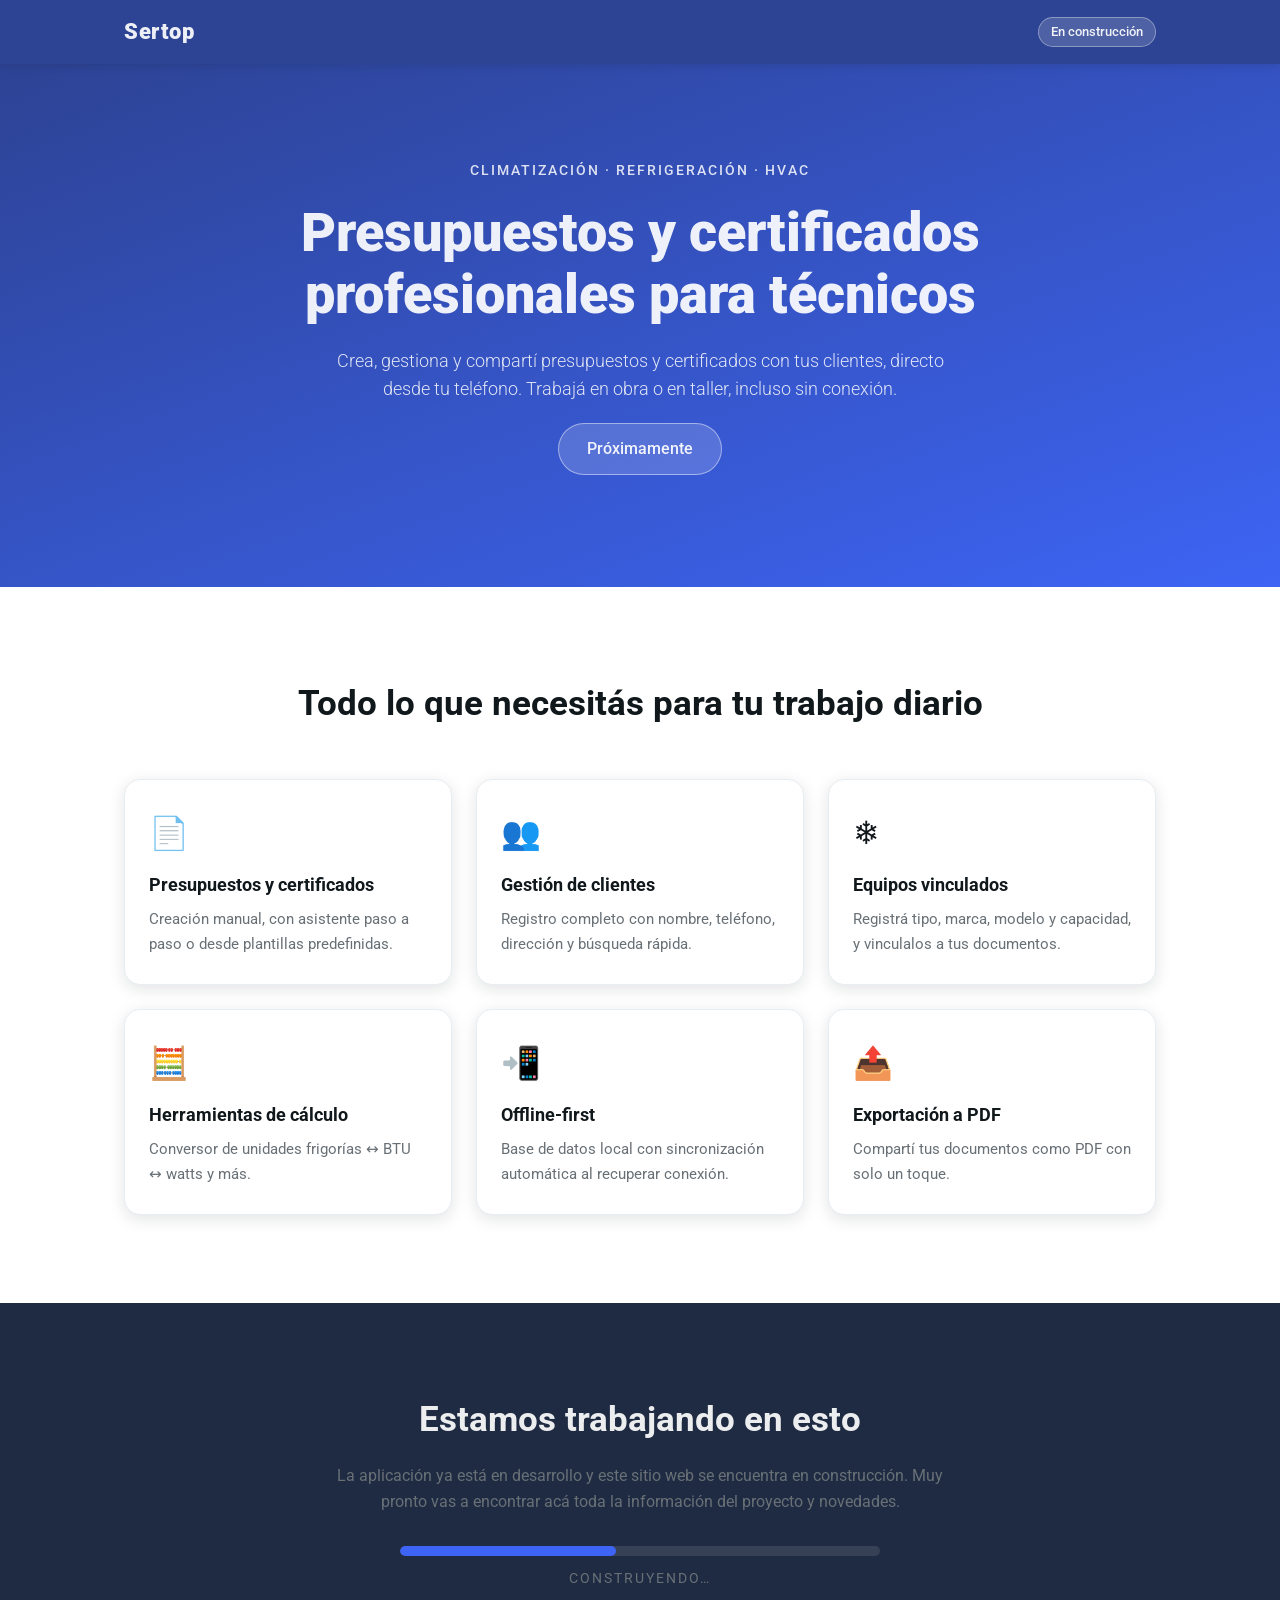
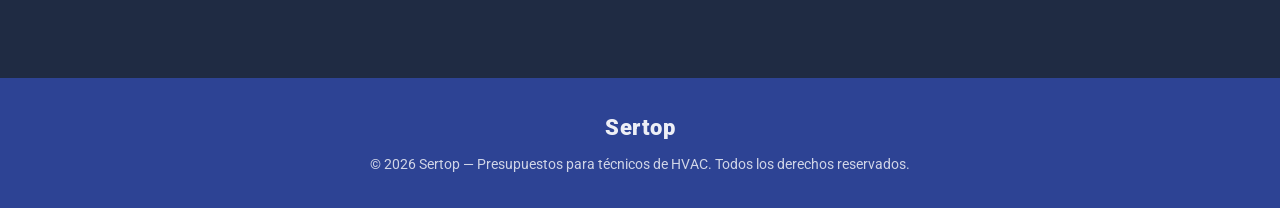
==== index.html @ 0bc3c99f "Initial commit" ====
<!DOCTYPE html>
<html lang="es">
<head>
  <meta charset="UTF-8" />
  <meta name="viewport" content="width=device-width, initial-scale=1.0" />
  <meta name="description" content="Sertop — Presupuestos y certificados para técnicos de climatización, refrigeración y HVAC. Sitio en construcción." />
  <title>Sertop — Sitio en construcción</title>
  <link rel="preconnect" href="https://fonts.googleapis.com" />
  <link rel="preconnect" href="https://fonts.gstatic.com" crossorigin />
  <link href="https://fonts.googleapis.com/css2?family=Roboto:wght@300;400;500;700;900&display=swap" rel="stylesheet" />
  <link rel="stylesheet" href="styles.css" />
</head>
<body>
  <header class="navbar">
    <div class="navbar-inner container">
      <span class="logo">Sertop</span>
      <span class="badge">En construcción</span>
    </div>
  </header>

  <main>
    <section class="hero">
      <div class="container hero-inner">
        <p class="eyebrow">Climatización · Refrigeración · HVAC</p>
        <h1 class="hero-title">Presupuestos y certificados profesionales para técnicos</h1>
        <p class="hero-subtitle">
          Crea, gestiona y compartí presupuestos y certificados con tus clientes, directo desde tu teléfono.
          Trabajá en obra o en taller, incluso sin conexión.
        </p>
        <div class="hero-cta">
          <span class="pill">Próximamente</span>
        </div>
      </div>
    </section>

    <section class="features">
      <div class="container">
        <h2 class="section-title">Todo lo que necesitás para tu trabajo diario</h2>
        <div class="features-grid">
          <article class="card">
            <div class="card-icon">📄</div>
            <h3>Presupuestos y certificados</h3>
            <p>Creación manual, con asistente paso a paso o desde plantillas predefinidas.</p>
          </article>
          <article class="card">
            <div class="card-icon">👥</div>
            <h3>Gestión de clientes</h3>
            <p>Registro completo con nombre, teléfono, dirección y búsqueda rápida.</p>
          </article>
          <article class="card">
            <div class="card-icon">❄️</div>
            <h3>Equipos vinculados</h3>
            <p>Registrá tipo, marca, modelo y capacidad, y vinculalos a tus documentos.</p>
          </article>
          <article class="card">
            <div class="card-icon">🧮</div>
            <h3>Herramientas de cálculo</h3>
            <p>Conversor de unidades frigorías ↔ BTU ↔ watts y más.</p>
          </article>
          <article class="card">
            <div class="card-icon">📲</div>
            <h3>Offline-first</h3>
            <p>Base de datos local con sincronización automática al recuperar conexión.</p>
          </article>
          <article class="card">
            <div class="card-icon">📤</div>
            <h3>Exportación a PDF</h3>
            <p>Compartí tus documentos como PDF con solo un toque.</p>
          </article>
        </div>
      </div>
    </section>

    <section class="under-construction">
      <div class="container">
        <h2>Estamos trabajando en esto</h2>
        <p>
          La aplicación ya está en desarrollo y este sitio web se encuentra en construcción.
          Muy pronto vas a encontrar acá toda la información del proyecto y novedades.
        </p>
        <div class="progress-bar"><span class="progress-fill"></span></div>
        <p class="progress-label">Construyendo…</p>
      </div>
    </section>
  </main>

  <footer class="footer">
    <div class="container footer-inner">
      <span class="logo">Sertop</span>
      <p>© <span id="year"></span> Sertop — Presupuestos para técnicos de HVAC. Todos los derechos reservados.</p>
    </div>
  </footer>

  <script>
    document.getElementById("year").textContent = new Date().getFullYear();
  </script>
</body>
</html>
---- styles.css ----
:root {
  --primary: #3D64F4;
  --background-primary: #2d4394ff;
  --text-primary: #ffffffea;
  --dark-bg: #1F2B43;
  --dark-text: #ECEDEE;
  --light-text: #11181C;
  --light-bg: #ffffff;
  --icon: #687076;
  --shadow: rgba(17, 24, 28, 0.12);
}

* {
  margin: 0;
  padding: 0;
  box-sizing: border-box;
}

body {
  font-family: "Roboto", system-ui, -apple-system, BlinkMacSystemFont, "Segoe UI", Helvetica, Arial, sans-serif;
  color: var(--light-text);
  background: var(--light-bg);
  line-height: 1.6;
  -webkit-font-smoothing: antialiased;
}

.container {
  width: 100%;
  max-width: 1080px;
  margin: 0 auto;
  padding: 0 24px;
}

.navbar {
  background: var(--background-primary);
  position: sticky;
  top: 0;
  z-index: 10;
  box-shadow: 0 2px 8px var(--shadow);
}

.navbar-inner {
  display: flex;
  align-items: center;
  justify-content: space-between;
  height: 64px;
}

.logo {
  font-weight: 900;
  font-size: 1.4rem;
  color: var(--text-primary);
  letter-spacing: 0.5px;
}

.badge {
  background: rgba(255, 255, 255, 0.16);
  color: var(--text-primary);
  border: 1px solid rgba(255, 255, 255, 0.35);
  padding: 4px 12px;
  border-radius: 999px;
  font-size: 0.8rem;
  font-weight: 500;
}

.hero {
  background: linear-gradient(160deg, var(--background-primary) 0%, var(--primary) 100%);
  color: var(--text-primary);
  padding: 96px 0 112px;
  text-align: center;
}

.hero-inner {
  display: flex;
  flex-direction: column;
  align-items: center;
  gap: 20px;
}

.eyebrow {
  text-transform: uppercase;
  letter-spacing: 2px;
  font-size: 0.85rem;
  font-weight: 500;
  opacity: 0.9;
}

.hero-title {
  font-size: clamp(2rem, 5vw, 3.4rem);
  font-weight: 900;
  line-height: 1.15;
  max-width: 760px;
}

.hero-subtitle {
  font-size: 1.1rem;
  font-weight: 300;
  max-width: 620px;
  opacity: 0.92;
}

.pill {
  display: inline-block;
  background: rgba(255, 255, 255, 0.16);
  border: 1px solid rgba(255, 255, 255, 0.45);
  border-radius: 999px;
  padding: 12px 28px;
  font-size: 1rem;
  font-weight: 500;
  cursor: default;
}

.features {
  padding: 88px 0;
}

.section-title {
  text-align: center;
  font-size: clamp(1.5rem, 3.5vw, 2.2rem);
  font-weight: 700;
  margin-bottom: 48px;
}

.features-grid {
  display: grid;
  grid-template-columns: repeat(auto-fit, minmax(280px, 1fr));
  gap: 24px;
}

.card {
  background: var(--light-bg);
  border: 1px solid #e8edf2;
  border-radius: 16px;
  padding: 28px 24px;
  box-shadow: 0 4px 16px var(--shadow);
  transition: transform 0.2s ease, box-shadow 0.2s ease;
}

.card:hover {
  transform: translateY(-4px);
  box-shadow: 0 10px 24px var(--shadow);
}

.card-icon {
  font-size: 2rem;
  margin-bottom: 12px;
}

.card h3 {
  font-size: 1.1rem;
  font-weight: 700;
  margin-bottom: 8px;
}

.card p {
  color: var(--icon);
  font-size: 0.95rem;
}

.under-construction {
  background: var(--dark-bg);
  color: var(--dark-text);
  padding: 88px 0;
  text-align: center;
}

.under-construction h2 {
  font-size: clamp(1.5rem, 3.5vw, 2.2rem);
  font-weight: 700;
  margin-bottom: 16px;
}

.under-construction p {
  max-width: 640px;
  margin: 0 auto;
  color: var(--icon);
}

.progress-bar {
  margin: 32px auto 12px;
  width: 100%;
  max-width: 480px;
  height: 10px;
  background: rgba(255, 255, 255, 0.1);
  border-radius: 999px;
  overflow: hidden;
}

.progress-fill {
  display: block;
  width: 45%;
  height: 100%;
  background: var(--primary);
  border-radius: 999px;
  animation: pulse 2s ease-in-out infinite;
}

@keyframes pulse {
  0%, 100% { width: 35%; }
  50% { width: 65%; }
}

.progress-label {
  font-size: 0.85rem;
  text-transform: uppercase;
  letter-spacing: 2px;
}

.footer {
  background: var(--background-primary);
  color: var(--text-primary);
  padding: 32px 0;
}

.footer-inner {
  display: flex;
  flex-direction: column;
  align-items: center;
  gap: 8px;
  text-align: center;
}

.footer p {
  font-size: 0.85rem;
  opacity: 0.85;
}

@media (max-width: 600px) {
  .hero {
    padding: 64px 0 80px;
  }

  .features,
  .under-construction {
    padding: 64px 0;
  }
}
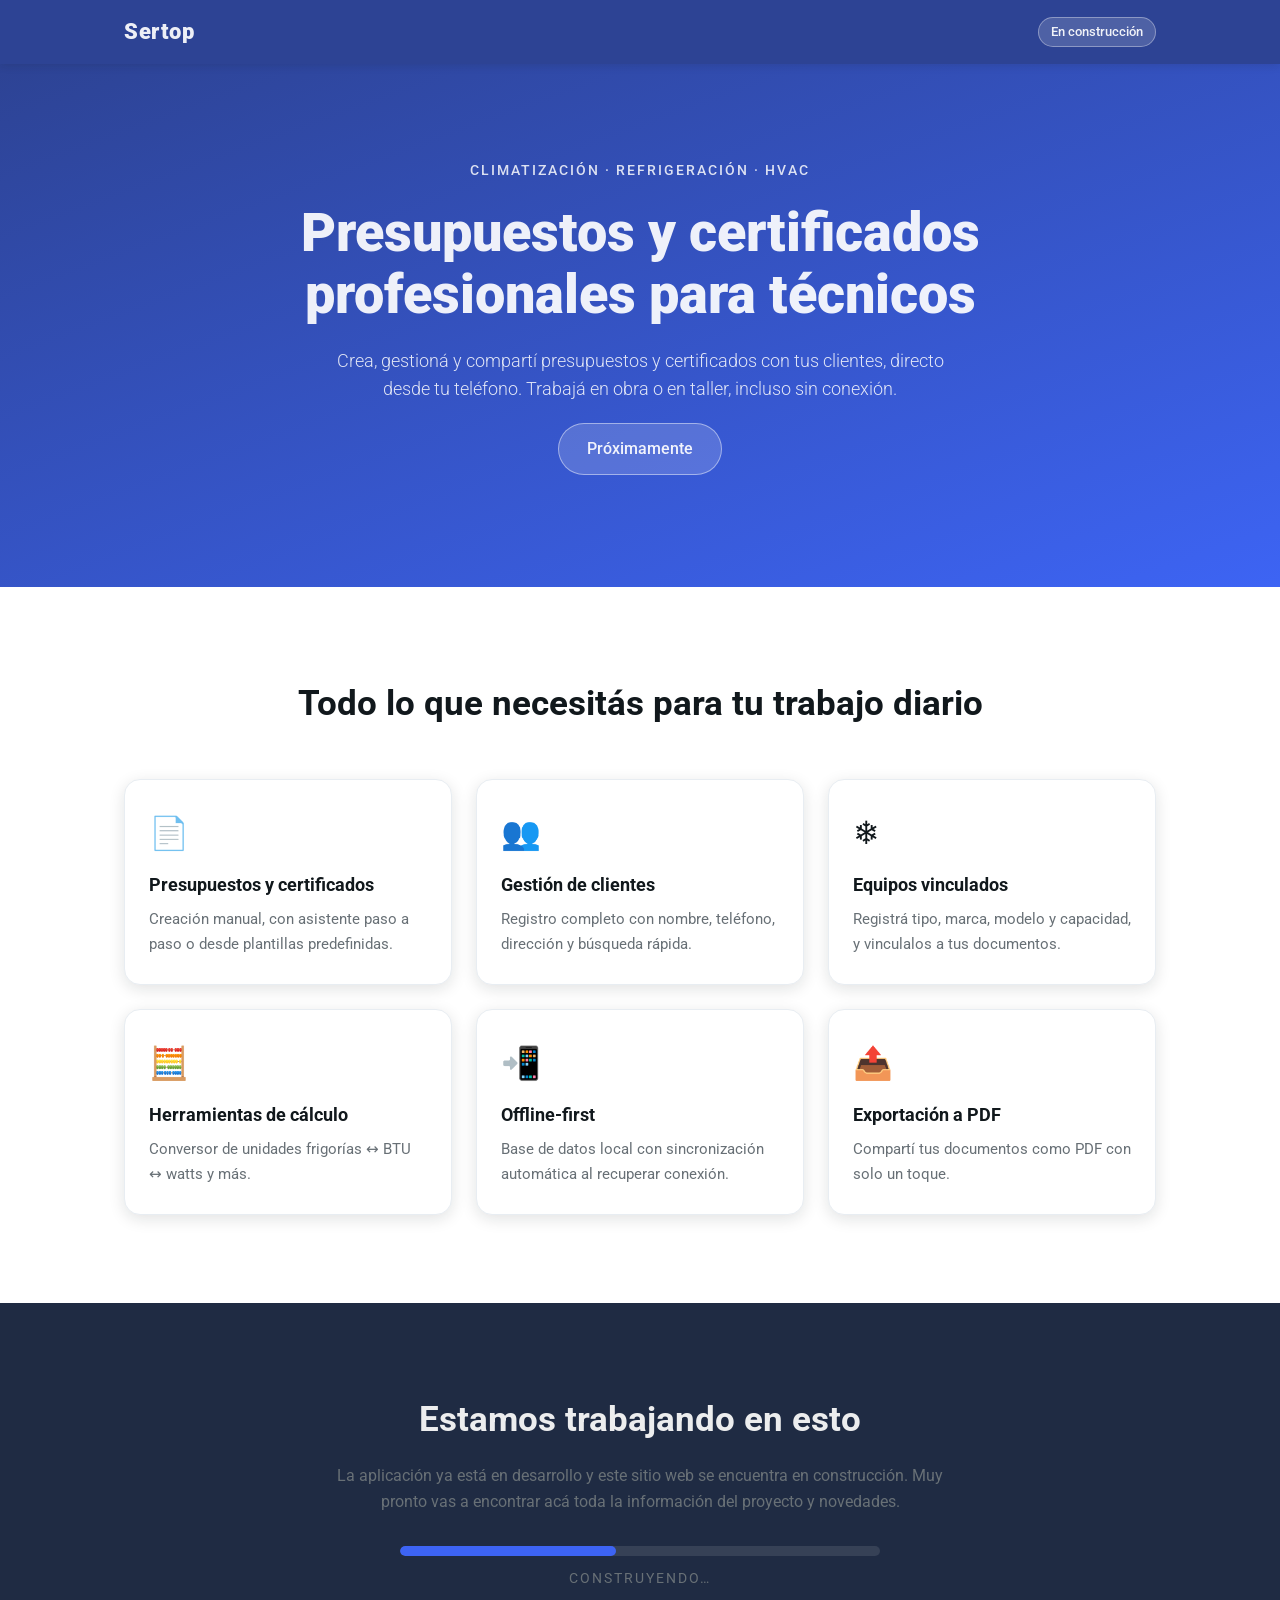
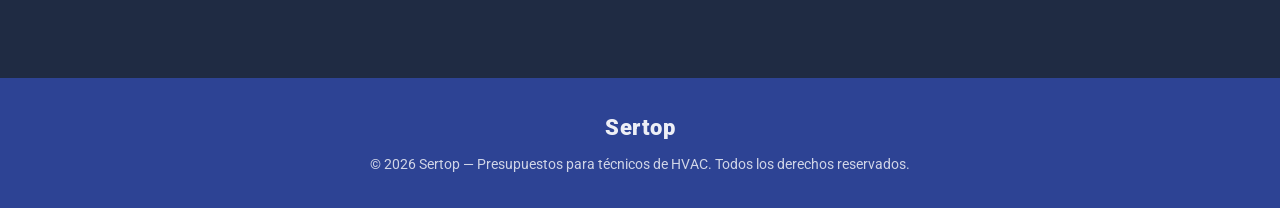
==== commit a216d1ba: "update css file" ====
--- a/index.html
+++ b/index.html
@@ -8,7 +8,245 @@
   <link rel="preconnect" href="https://fonts.googleapis.com" />
   <link rel="preconnect" href="https://fonts.gstatic.com" crossorigin />
   <link href="https://fonts.googleapis.com/css2?family=Roboto:wght@300;400;500;700;900&display=swap" rel="stylesheet" />
-  <link rel="stylesheet" href="styles.css" />
+  <style>
+    :root {
+      --primary: #3D64F4;
+      --background-primary: #2d4394ff;
+      --text-primary: #ffffffea;
+      --dark-bg: #1F2B43;
+      --dark-text: #ECEDEE;
+      --light-text: #11181C;
+      --light-bg: #ffffff;
+      --icon: #687076;
+      --shadow: rgba(17, 24, 28, 0.12);
+    }
+
+    * {
+      margin: 0;
+      padding: 0;
+      box-sizing: border-box;
+    }
+
+    body {
+      font-family: "Roboto", system-ui, -apple-system, BlinkMacSystemFont, "Segoe UI", Helvetica, Arial, sans-serif;
+      color: var(--light-text);
+      background: var(--light-bg);
+      line-height: 1.6;
+      -webkit-font-smoothing: antialiased;
+    }
+
+    .container {
+      width: 100%;
+      max-width: 1080px;
+      margin: 0 auto;
+      padding: 0 24px;
+    }
+
+    .navbar {
+      background: var(--background-primary);
+      position: sticky;
+      top: 0;
+      z-index: 10;
+      box-shadow: 0 2px 8px var(--shadow);
+    }
+
+    .navbar-inner {
+      display: flex;
+      align-items: center;
+      justify-content: space-between;
+      height: 64px;
+    }
+
+    .logo {
+      font-weight: 900;
+      font-size: 1.4rem;
+      color: var(--text-primary);
+      letter-spacing: 0.5px;
+    }
+
+    .badge {
+      background: rgba(255, 255, 255, 0.16);
+      color: var(--text-primary);
+      border: 1px solid rgba(255, 255, 255, 0.35);
+      padding: 4px 12px;
+      border-radius: 999px;
+      font-size: 0.8rem;
+      font-weight: 500;
+    }
+
+    .hero {
+      background: linear-gradient(160deg, var(--background-primary) 0%, var(--primary) 100%);
+      color: var(--text-primary);
+      padding: 96px 0 112px;
+      text-align: center;
+    }
+
+    .hero-inner {
+      display: flex;
+      flex-direction: column;
+      align-items: center;
+      gap: 20px;
+    }
+
+    .eyebrow {
+      text-transform: uppercase;
+      letter-spacing: 2px;
+      font-size: 0.85rem;
+      font-weight: 500;
+      opacity: 0.9;
+    }
+
+    .hero-title {
+      font-size: clamp(2rem, 5vw, 3.4rem);
+      font-weight: 900;
+      line-height: 1.15;
+      max-width: 760px;
+    }
+
+    .hero-subtitle {
+      font-size: 1.1rem;
+      font-weight: 300;
+      max-width: 620px;
+      opacity: 0.92;
+    }
+
+    .pill {
+      display: inline-block;
+      background: rgba(255, 255, 255, 0.16);
+      border: 1px solid rgba(255, 255, 255, 0.45);
+      border-radius: 999px;
+      padding: 12px 28px;
+      font-size: 1rem;
+      font-weight: 500;
+      cursor: default;
+    }
+
+    .features {
+      padding: 88px 0;
+    }
+
+    .section-title {
+      text-align: center;
+      font-size: clamp(1.5rem, 3.5vw, 2.2rem);
+      font-weight: 700;
+      margin-bottom: 48px;
+    }
+
+    .features-grid {
+      display: grid;
+      grid-template-columns: repeat(auto-fit, minmax(280px, 1fr));
+      gap: 24px;
+    }
+
+    .card {
+      background: var(--light-bg);
+      border: 1px solid #e8edf2;
+      border-radius: 16px;
+      padding: 28px 24px;
+      box-shadow: 0 4px 16px var(--shadow);
+      transition: transform 0.2s ease, box-shadow 0.2s ease;
+    }
+
+    .card:hover {
+      transform: translateY(-4px);
+      box-shadow: 0 10px 24px var(--shadow);
+    }
+
+    .card-icon {
+      font-size: 2rem;
+      margin-bottom: 12px;
+    }
+
+    .card h3 {
+      font-size: 1.1rem;
+      font-weight: 700;
+      margin-bottom: 8px;
+    }
+
+    .card p {
+      color: var(--icon);
+      font-size: 0.95rem;
+    }
+
+    .under-construction {
+      background: var(--dark-bg);
+      color: var(--dark-text);
+      padding: 88px 0;
+      text-align: center;
+    }
+
+    .under-construction h2 {
+      font-size: clamp(1.5rem, 3.5vw, 2.2rem);
+      font-weight: 700;
+      margin-bottom: 16px;
+    }
+
+    .under-construction p {
+      max-width: 640px;
+      margin: 0 auto;
+      color: var(--icon);
+    }
+
+    .progress-bar {
+      margin: 32px auto 12px;
+      width: 100%;
+      max-width: 480px;
+      height: 10px;
+      background: rgba(255, 255, 255, 0.1);
+      border-radius: 999px;
+      overflow: hidden;
+    }
+
+    .progress-fill {
+      display: block;
+      width: 45%;
+      height: 100%;
+      background: var(--primary);
+      border-radius: 999px;
+      animation: pulse 2s ease-in-out infinite;
+    }
+
+    @keyframes pulse {
+      0%, 100% { width: 35%; }
+      50% { width: 65%; }
+    }
+
+    .progress-label {
+      font-size: 0.85rem;
+      text-transform: uppercase;
+      letter-spacing: 2px;
+    }
+
+    .footer {
+      background: var(--background-primary);
+      color: var(--text-primary);
+      padding: 32px 0;
+    }
+
+    .footer-inner {
+      display: flex;
+      flex-direction: column;
+      align-items: center;
+      gap: 8px;
+      text-align: center;
+    }
+
+    .footer p {
+      font-size: 0.85rem;
+      opacity: 0.85;
+    }
+
+    @media (max-width: 600px) {
+      .hero {
+        padding: 64px 0 80px;
+      }
+
+      .features,
+      .under-construction {
+        padding: 64px 0;
+      }
+    }
+  </style>
 </head>
 <body>
   <header class="navbar">
@@ -24,7 +262,7 @@
         <p class="eyebrow">Climatización · Refrigeración · HVAC</p>
         <h1 class="hero-title">Presupuestos y certificados profesionales para técnicos</h1>
         <p class="hero-subtitle">
-          Crea, gestiona y compartí presupuestos y certificados con tus clientes, directo desde tu teléfono.
+          Crea, gestioná y compartí presupuestos y certificados con tus clientes, directo desde tu teléfono.
           Trabajá en obra o en taller, incluso sin conexión.
         </p>
         <div class="hero-cta">
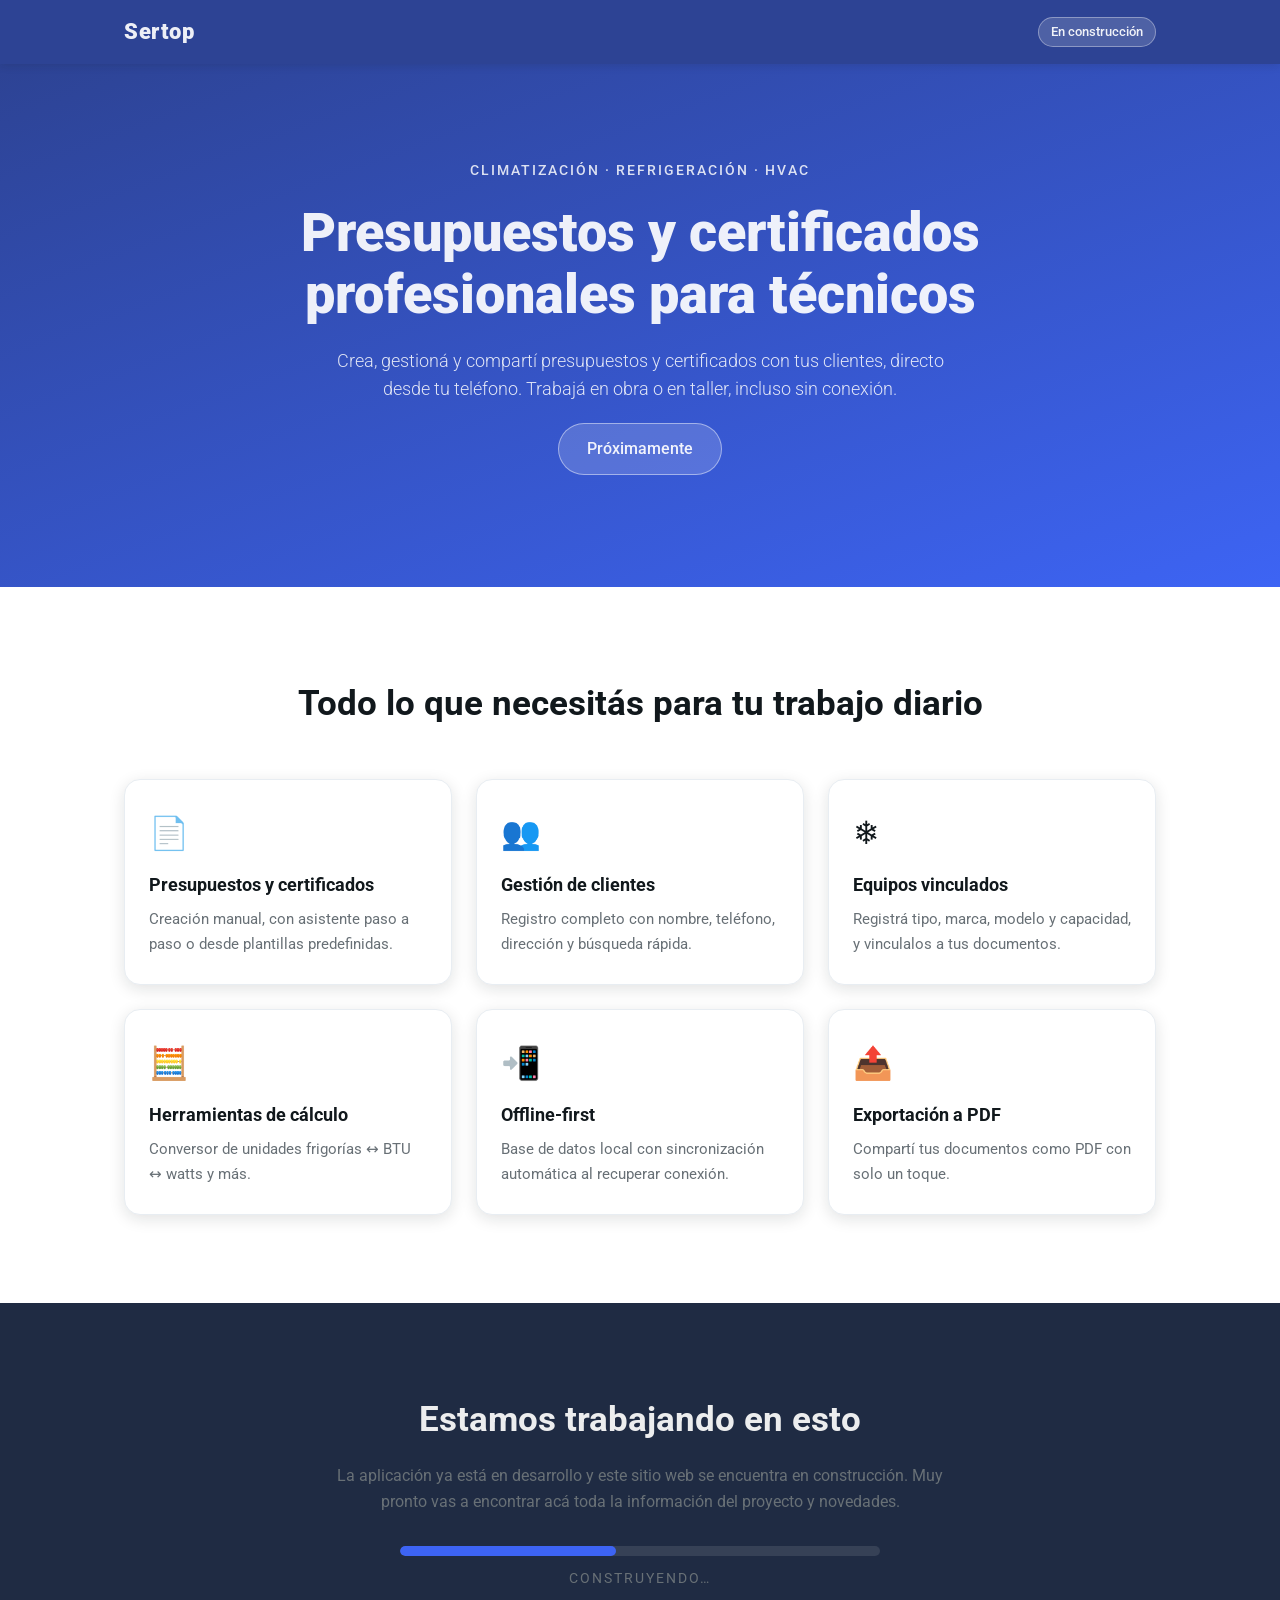
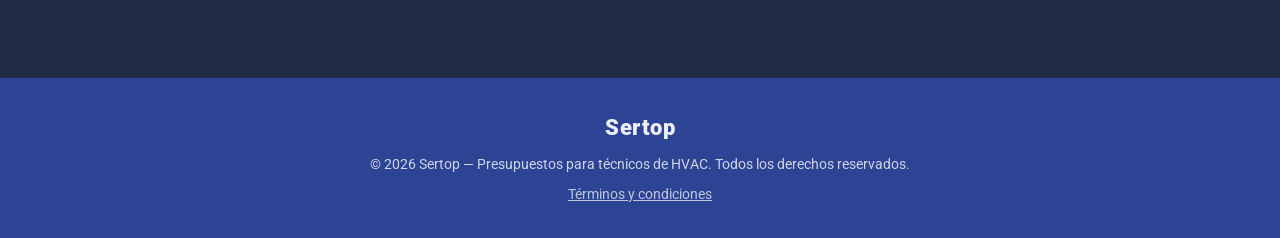
==== commit 14f98ed4: "add term landing" ====
--- a/index.html
+++ b/index.html
@@ -236,6 +236,12 @@
       opacity: 0.85;
     }
 
+    .footer a {
+      color: var(--text-primary);
+      text-decoration: underline;
+      opacity: 0.9;
+    }
+
     @media (max-width: 600px) {
       .hero {
         padding: 64px 0 80px;
@@ -326,6 +332,7 @@
     <div class="container footer-inner">
       <span class="logo">Sertop</span>
       <p>© <span id="year"></span> Sertop — Presupuestos para técnicos de HVAC. Todos los derechos reservados.</p>
+      <p><a href="terminos.html">Términos y condiciones</a></p>
     </div>
   </footer>
 
